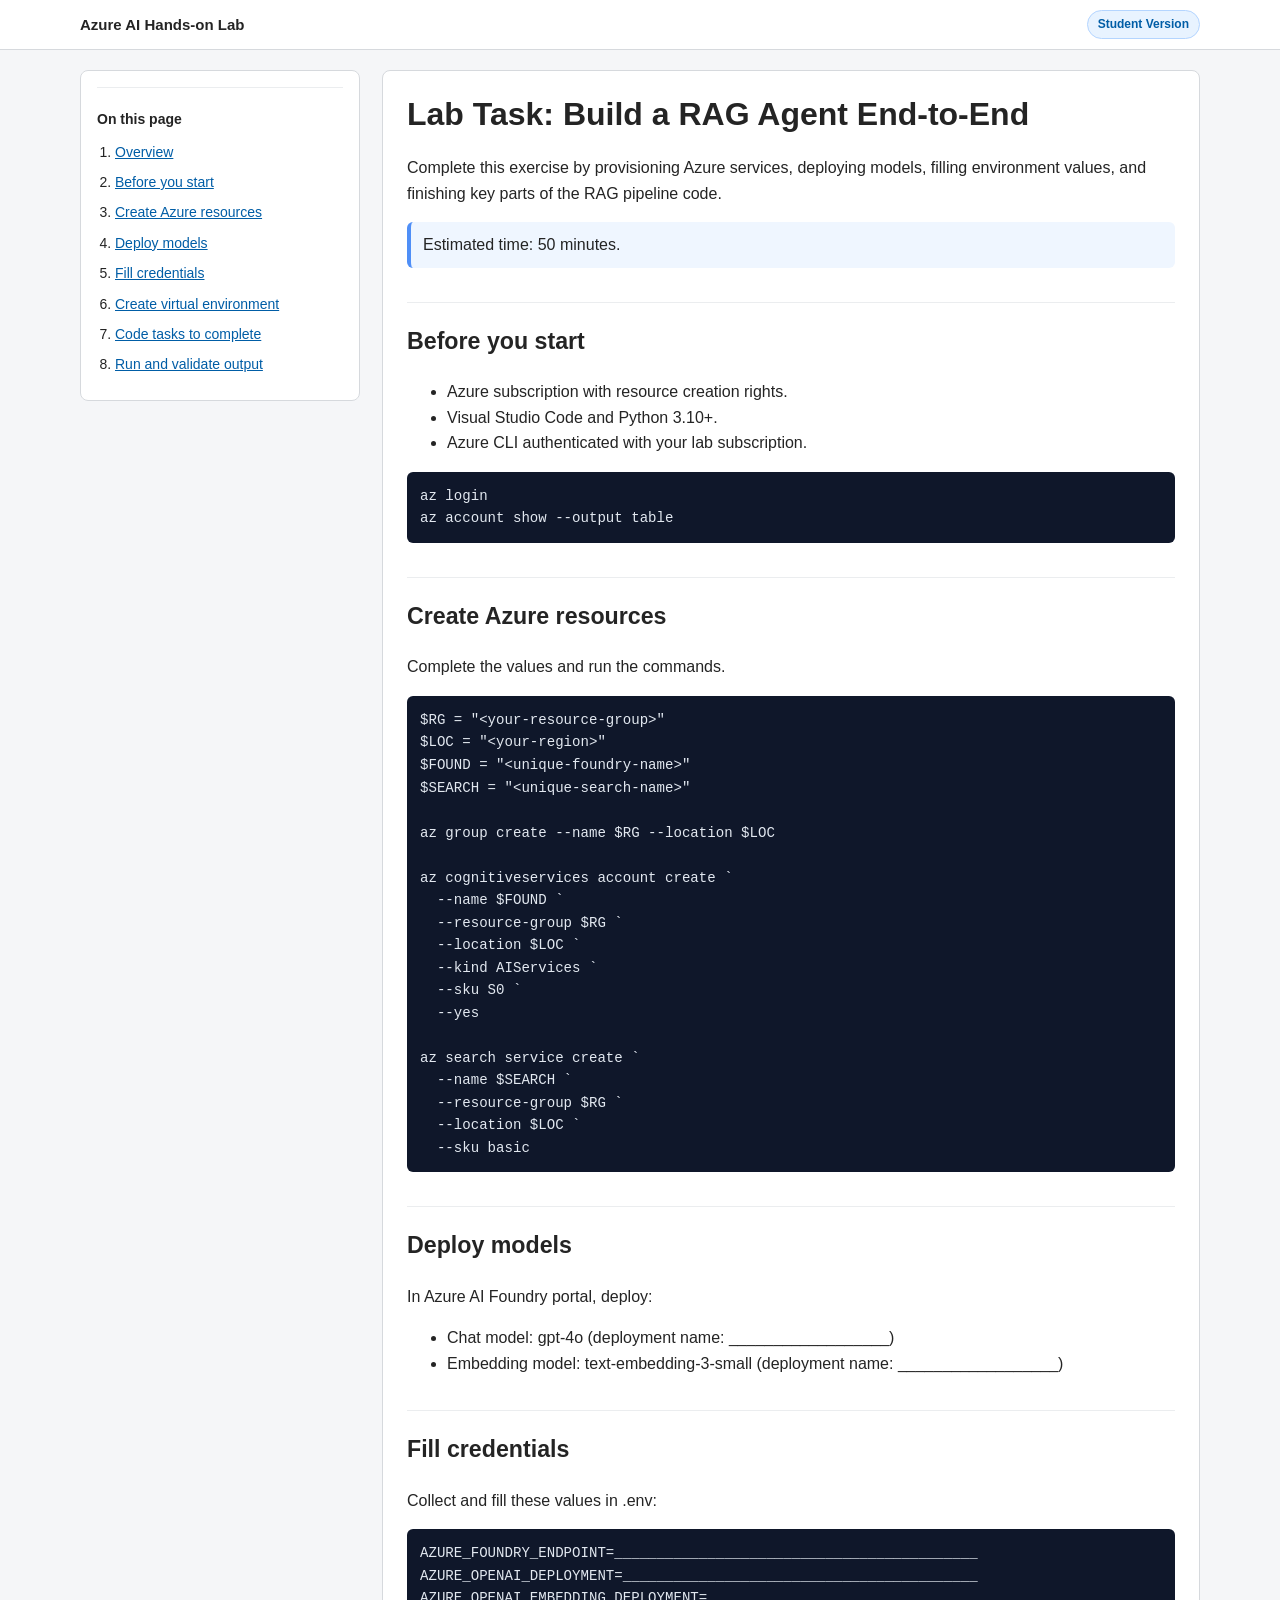
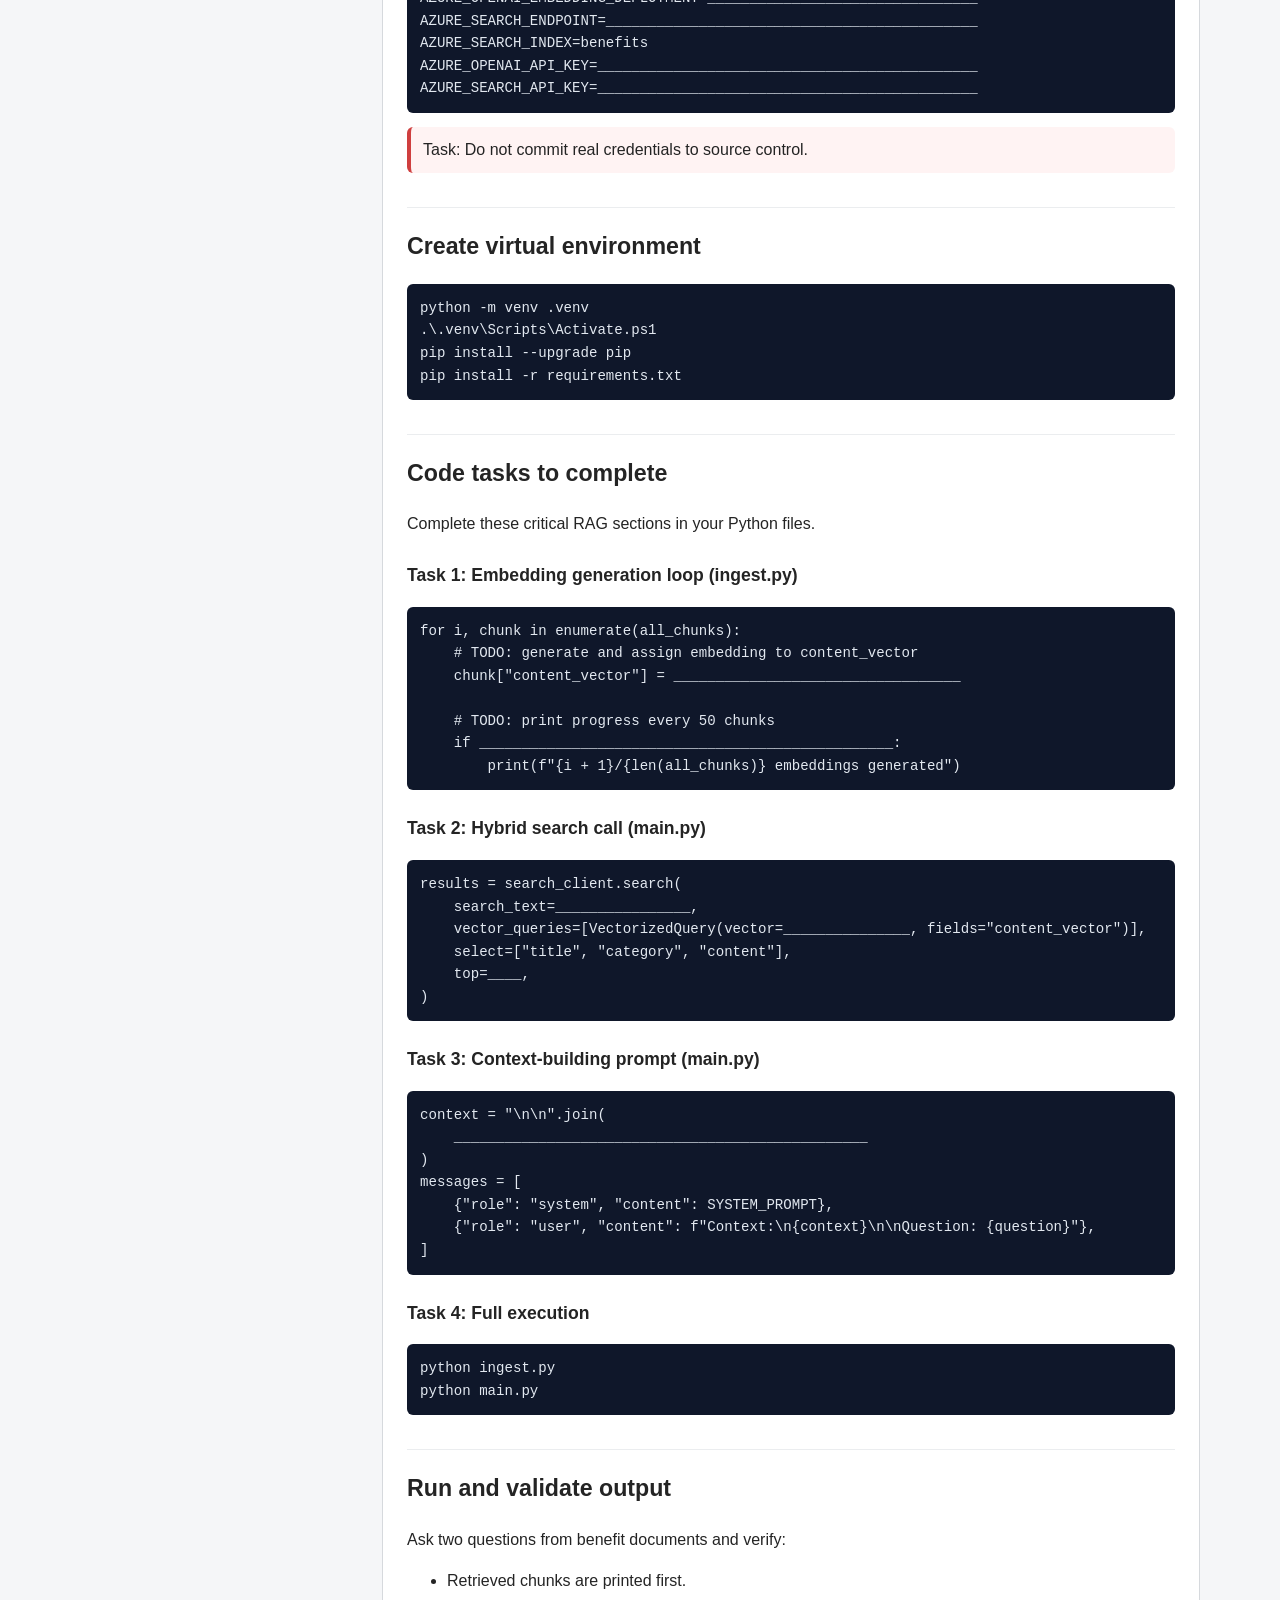
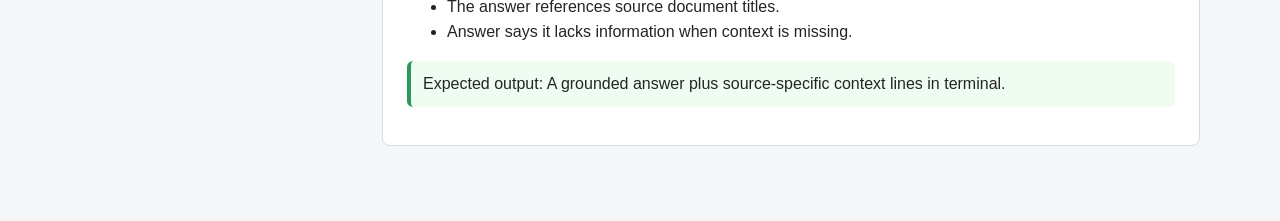
==== labs/rag-foundry-search/student/index.html @ 7de9b28d "Add Microsoft Learn-style RAG lab guides (instructor and student)" ====
<!doctype html>
<html lang="en">
<head>
  <meta charset="utf-8" />
  <meta name="viewport" content="width=device-width, initial-scale=1" />
  <title>Lab Task - Build a RAG Agent with Azure AI Foundry and Azure AI Search</title>
  <link rel="stylesheet" href="../assets/lab.css" />
</head>
<body>
  <header class="topbar">
    <div class="topbar-inner">
      <div class="brand">Azure AI Hands-on Lab</div>
      <div class="pill">Student Version</div>
    </div>
  </header>

  <div class="layout">
    <aside class="toc">
      <h2>On this page</h2>
      <ol>
        <li><a href="#overview">Overview</a></li>
        <li><a href="#before-you-start">Before you start</a></li>
        <li><a href="#provision">Create Azure resources</a></li>
        <li><a href="#deploy-models">Deploy models</a></li>
        <li><a href="#credentials">Fill credentials</a></li>
        <li><a href="#env">Create virtual environment</a></li>
        <li><a href="#code-tasks">Code tasks to complete</a></li>
        <li><a href="#run">Run and validate output</a></li>
      </ol>
    </aside>

    <main class="content">
      <h1 id="overview">Lab Task: Build a RAG Agent End-to-End</h1>
      <p>
        Complete this exercise by provisioning Azure services, deploying models, filling environment values,
        and finishing key parts of the RAG pipeline code.
      </p>
      <div class="note">Estimated time: 50 minutes.</div>

      <h2 id="before-you-start">Before you start</h2>
      <ul>
        <li>Azure subscription with resource creation rights.</li>
        <li>Visual Studio Code and Python 3.10+.</li>
        <li>Azure CLI authenticated with your lab subscription.</li>
      </ul>
      <pre><code>az login
az account show --output table</code></pre>

      <h2 id="provision">Create Azure resources</h2>
      <p>Complete the values and run the commands.</p>
      <pre><code>$RG = "&lt;your-resource-group&gt;"
$LOC = "&lt;your-region&gt;"
$FOUND = "&lt;unique-foundry-name&gt;"
$SEARCH = "&lt;unique-search-name&gt;"

az group create --name $RG --location $LOC

az cognitiveservices account create `
  --name $FOUND `
  --resource-group $RG `
  --location $LOC `
  --kind AIServices `
  --sku S0 `
  --yes

az search service create `
  --name $SEARCH `
  --resource-group $RG `
  --location $LOC `
  --sku basic</code></pre>

      <h2 id="deploy-models">Deploy models</h2>
      <p>In Azure AI Foundry portal, deploy:</p>
      <ul>
        <li>Chat model: gpt-4o (deployment name: __________________)</li>
        <li>Embedding model: text-embedding-3-small (deployment name: __________________)</li>
      </ul>

      <h2 id="credentials">Fill credentials</h2>
      <p>Collect and fill these values in .env:</p>
      <pre><code>AZURE_FOUNDRY_ENDPOINT=___________________________________________
AZURE_OPENAI_DEPLOYMENT=__________________________________________
AZURE_OPENAI_EMBEDDING_DEPLOYMENT=________________________________
AZURE_SEARCH_ENDPOINT=____________________________________________
AZURE_SEARCH_INDEX=benefits
AZURE_OPENAI_API_KEY=_____________________________________________
AZURE_SEARCH_API_KEY=_____________________________________________</code></pre>

      <div class="todo">Task: Do not commit real credentials to source control.</div>

      <h2 id="env">Create virtual environment</h2>
      <pre><code>python -m venv .venv
.\.venv\Scripts\Activate.ps1
pip install --upgrade pip
pip install -r requirements.txt</code></pre>

      <h2 id="code-tasks">Code tasks to complete</h2>
      <p>Complete these critical RAG sections in your Python files.</p>

      <h3>Task 1: Embedding generation loop (ingest.py)</h3>
      <pre><code>for i, chunk in enumerate(all_chunks):
    # TODO: generate and assign embedding to content_vector
    chunk["content_vector"] = __________________________________

    # TODO: print progress every 50 chunks
    if _________________________________________________:
        print(f"{i + 1}/{len(all_chunks)} embeddings generated")</code></pre>

      <h3>Task 2: Hybrid search call (main.py)</h3>
      <pre><code>results = search_client.search(
    search_text=________________,
    vector_queries=[VectorizedQuery(vector=_______________, fields="content_vector")],
    select=["title", "category", "content"],
    top=____,
)</code></pre>

      <h3>Task 3: Context-building prompt (main.py)</h3>
      <pre><code>context = "\n\n".join(
    _________________________________________________
)
messages = [
    {"role": "system", "content": SYSTEM_PROMPT},
    {"role": "user", "content": f"Context:\n{context}\n\nQuestion: {question}"},
]</code></pre>

      <h3>Task 4: Full execution</h3>
      <pre><code>python ingest.py
python main.py</code></pre>

      <h2 id="run">Run and validate output</h2>
      <p>Ask two questions from benefit documents and verify:</p>
      <ul>
        <li>Retrieved chunks are printed first.</li>
        <li>The answer references source document titles.</li>
        <li>Answer says it lacks information when context is missing.</li>
      </ul>

      <div class="success">Expected output: A grounded answer plus source-specific context lines in terminal.</div>
    </main>
  </div>
</body>
</html>
---- labs/rag-foundry-search/assets/lab.css ----
* {
	box-sizing: border-box;
}

body {
	margin: 0;
	font-family: "Segoe UI", Tahoma, Geneva, Verdana, sans-serif;
	line-height: 1.6;
	color: #242424;
	background: #f5f6f8;
}

a {
	color: #005da6;
}

.topbar {
	background: #ffffff;
	border-bottom: 1px solid #d6d9dd;
	position: sticky;
	top: 0;
	z-index: 10;
}

.topbar-inner {
	max-width: 1160px;
	margin: 0 auto;
	padding: 10px 20px;
	display: flex;
	align-items: center;
	justify-content: space-between;
	gap: 12px;
}

.brand {
	font-weight: 600;
	font-size: 15px;
}

.pill {
	border: 1px solid #b4d5ff;
	color: #005da6;
	background: #e8f3ff;
	padding: 4px 10px;
	border-radius: 100px;
	font-size: 12px;
	font-weight: 600;
}

.layout {
	max-width: 1160px;
	margin: 0 auto;
	display: grid;
	grid-template-columns: 280px minmax(0, 1fr);
	gap: 22px;
	padding: 20px;
}

.toc {
	position: sticky;
	top: 64px;
	align-self: start;
	background: #ffffff;
	border: 1px solid #d6d9dd;
	border-radius: 8px;
	padding: 16px;
}

.toc h2 {
	margin: 0 0 10px;
	font-size: 14px;
}

.toc ol {
	margin: 0;
	padding-left: 18px;
}

.toc li {
	margin: 8px 0;
	font-size: 14px;
}

.content {
	background: #ffffff;
	border: 1px solid #d6d9dd;
	border-radius: 8px;
	padding: 24px;
}

h1 {
	margin-top: 0;
	font-size: 2rem;
	line-height: 1.2;
}

h2 {
	margin-top: 34px;
	border-top: 1px solid #ebedef;
	padding-top: 20px;
	font-size: 1.45rem;
}

h3 {
	margin-top: 24px;
	font-size: 1.1rem;
}

pre {
	margin: 12px 0;
	background: #0f172a;
	color: #e2e8f0;
	border-radius: 6px;
	overflow-x: auto;
	padding: 13px;
	font-size: 0.88rem;
}

code {
	font-family: Consolas, "Courier New", monospace;
}

.note,
.warning,
.success,
.todo {
	border-radius: 6px;
	padding: 10px 12px;
	margin: 14px 0;
}

.note {
	background: #eff6ff;
	border-left: 4px solid #4f8ff7;
}

.warning {
	background: #fff8e6;
	border-left: 4px solid #d19a00;
}

.success {
	background: #eefcf1;
	border-left: 4px solid #2b9a54;
}

.todo {
	background: #fff3f3;
	border-left: 4px solid #cf3f3f;
}

table {
	width: 100%;
	border-collapse: collapse;
	margin: 12px 0;
}

th,
td {
	border: 1px solid #d6d9dd;
	padding: 8px;
	text-align: left;
	vertical-align: top;
}

th {
	background: #f7f8fa;
}

@media (max-width: 980px) {
	.layout {
		grid-template-columns: 1fr;
	}

	.toc {
		position: static;
	}
}
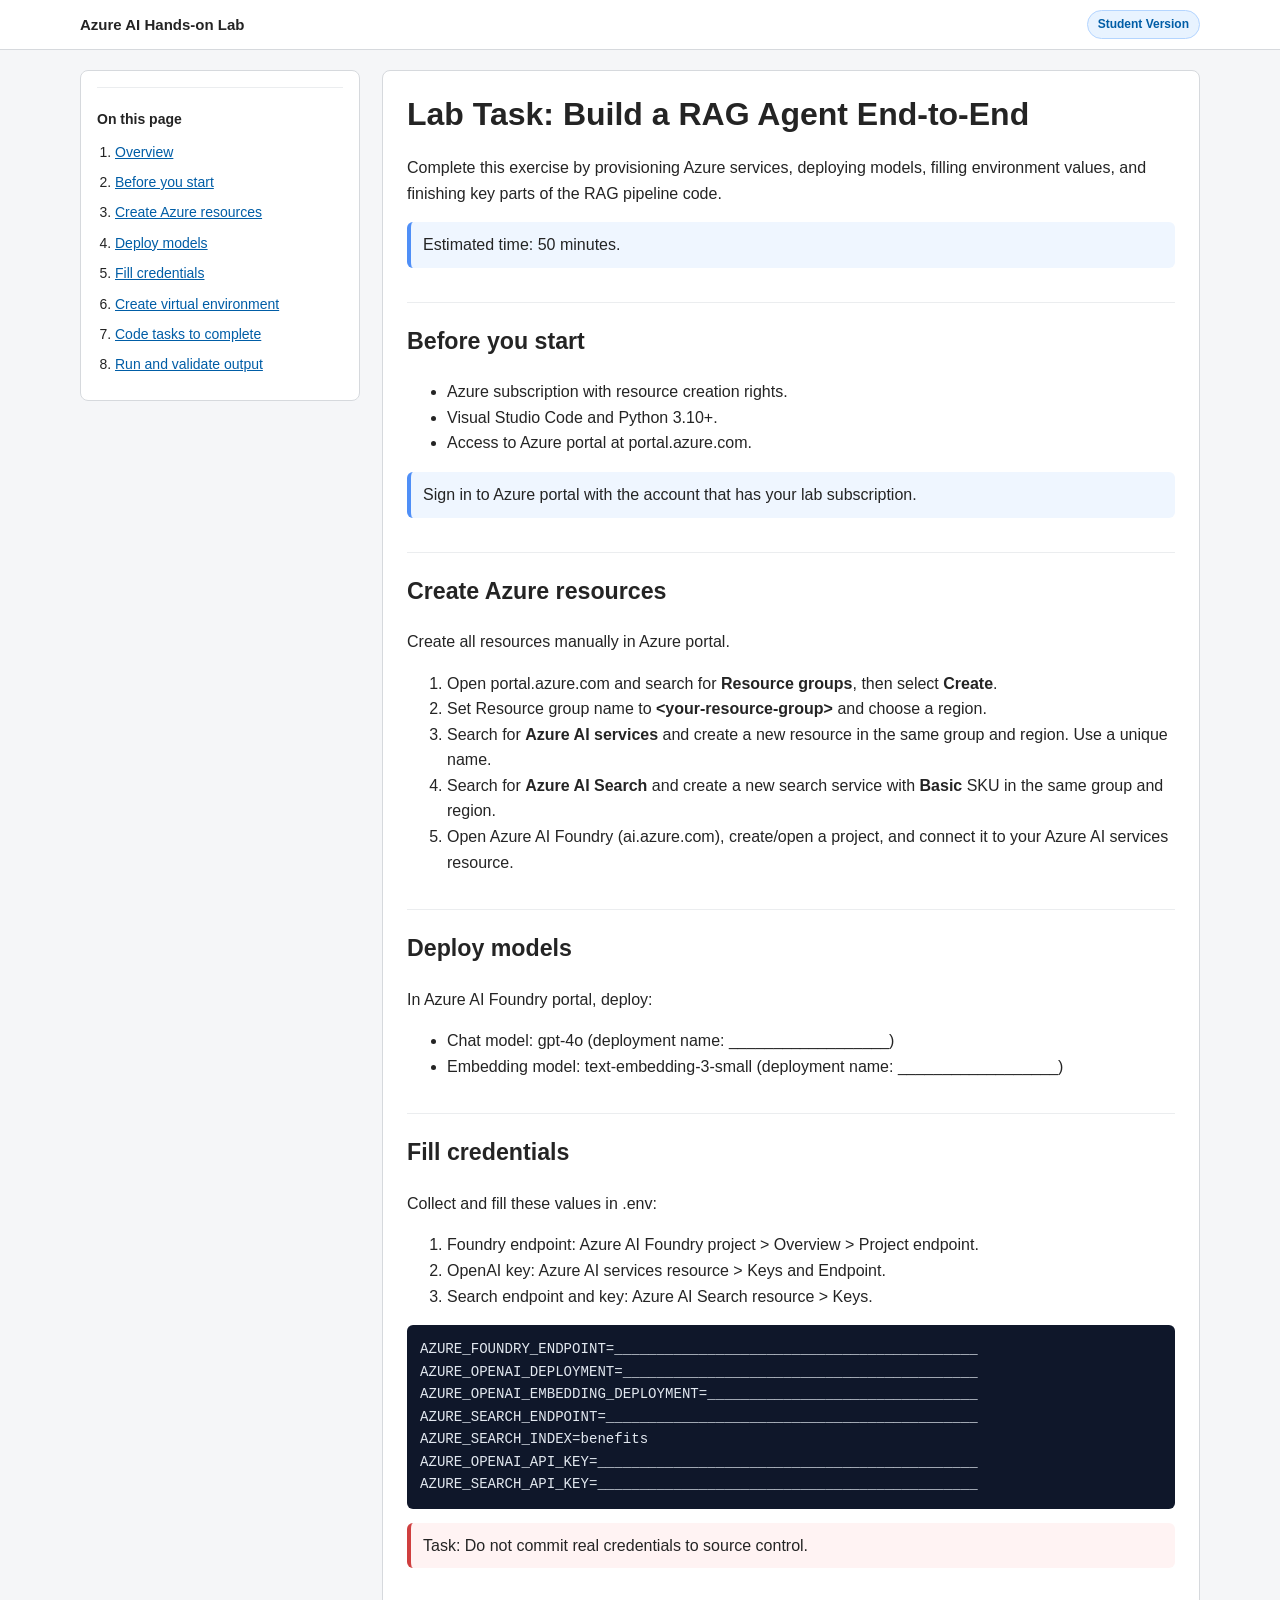
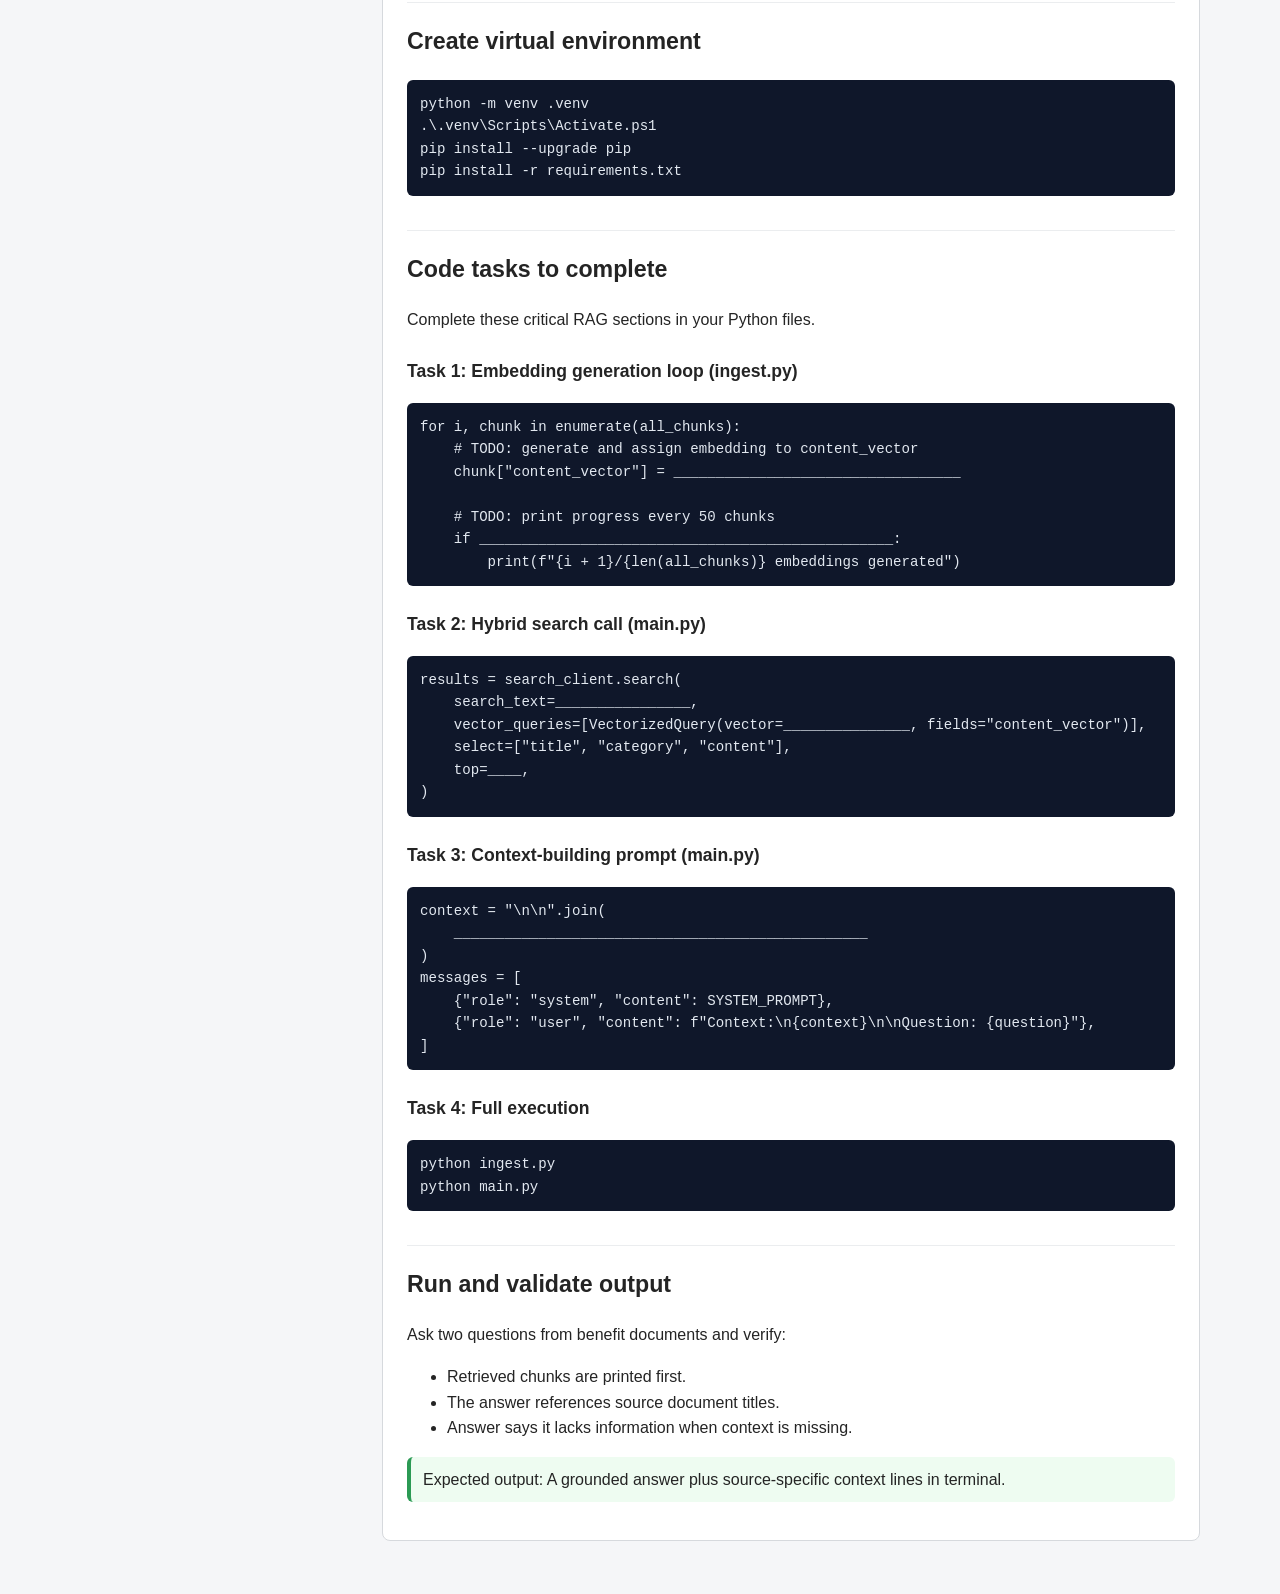
==== commit 2cc9a3b0: "Keep only student lab instructions and portal-based setup" ====
--- a/labs/rag-foundry-search/student/index.html
+++ b/labs/rag-foundry-search/student/index.html
@@ -41,33 +41,19 @@
       <ul>
         <li>Azure subscription with resource creation rights.</li>
         <li>Visual Studio Code and Python 3.10+.</li>
-        <li>Azure CLI authenticated with your lab subscription.</li>
+        <li>Access to Azure portal at portal.azure.com.</li>
       </ul>
-      <pre><code>az login
-az account show --output table</code></pre>
+      <div class="note">Sign in to Azure portal with the account that has your lab subscription.</div>
 
       <h2 id="provision">Create Azure resources</h2>
-      <p>Complete the values and run the commands.</p>
-      <pre><code>$RG = "&lt;your-resource-group&gt;"
-$LOC = "&lt;your-region&gt;"
-$FOUND = "&lt;unique-foundry-name&gt;"
-$SEARCH = "&lt;unique-search-name&gt;"
-
-az group create --name $RG --location $LOC
-
-az cognitiveservices account create `
-  --name $FOUND `
-  --resource-group $RG `
-  --location $LOC `
-  --kind AIServices `
-  --sku S0 `
-  --yes
-
-az search service create `
-  --name $SEARCH `
-  --resource-group $RG `
-  --location $LOC `
-  --sku basic</code></pre>
+      <p>Create all resources manually in Azure portal.</p>
+      <ol>
+        <li>Open portal.azure.com and search for <b>Resource groups</b>, then select <b>Create</b>.</li>
+        <li>Set Resource group name to <b>&lt;your-resource-group&gt;</b> and choose a region.</li>
+        <li>Search for <b>Azure AI services</b> and create a new resource in the same group and region. Use a unique name.</li>
+        <li>Search for <b>Azure AI Search</b> and create a new search service with <b>Basic</b> SKU in the same group and region.</li>
+        <li>Open Azure AI Foundry (ai.azure.com), create/open a project, and connect it to your Azure AI services resource.</li>
+      </ol>
 
       <h2 id="deploy-models">Deploy models</h2>
       <p>In Azure AI Foundry portal, deploy:</p>
@@ -78,6 +64,11 @@
 
       <h2 id="credentials">Fill credentials</h2>
       <p>Collect and fill these values in .env:</p>
+      <ol>
+        <li>Foundry endpoint: Azure AI Foundry project > Overview > Project endpoint.</li>
+        <li>OpenAI key: Azure AI services resource > Keys and Endpoint.</li>
+        <li>Search endpoint and key: Azure AI Search resource > Keys.</li>
+      </ol>
       <pre><code>AZURE_FOUNDRY_ENDPOINT=___________________________________________
 AZURE_OPENAI_DEPLOYMENT=__________________________________________
 AZURE_OPENAI_EMBEDDING_DEPLOYMENT=________________________________
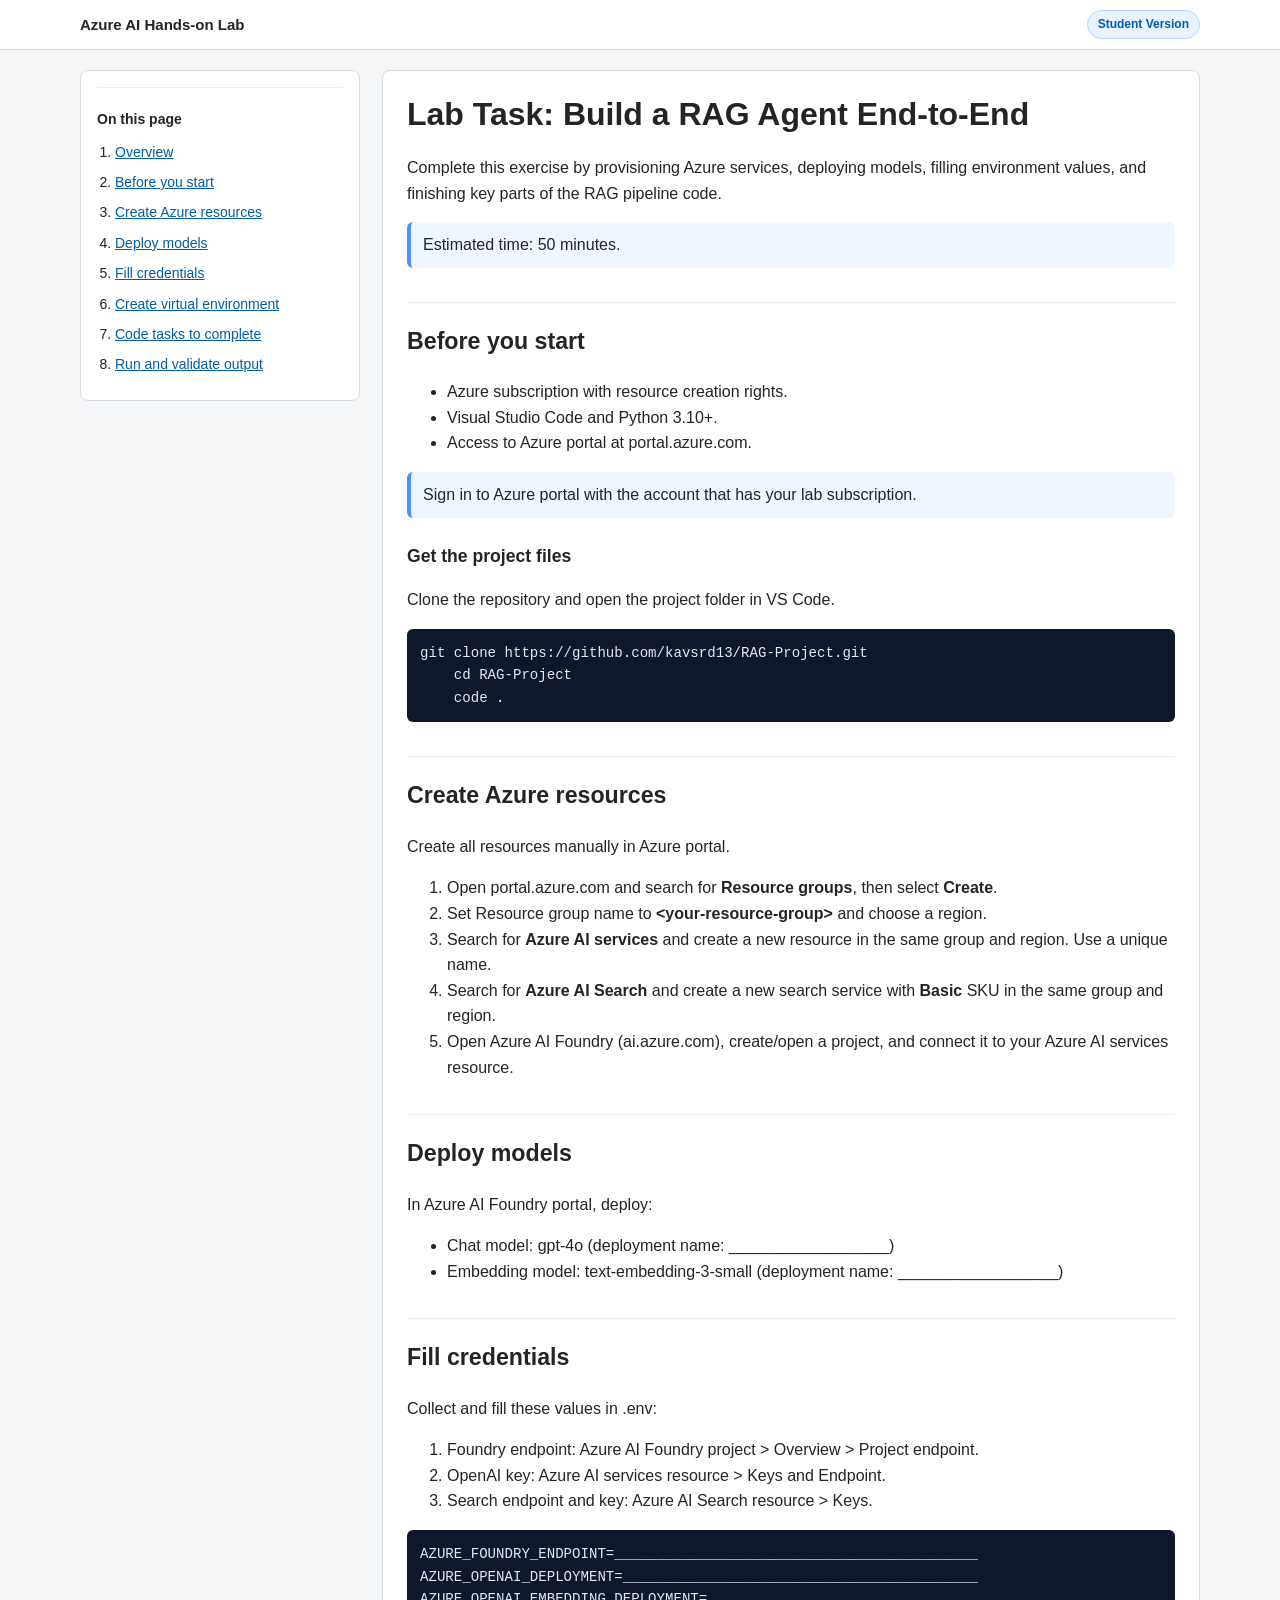
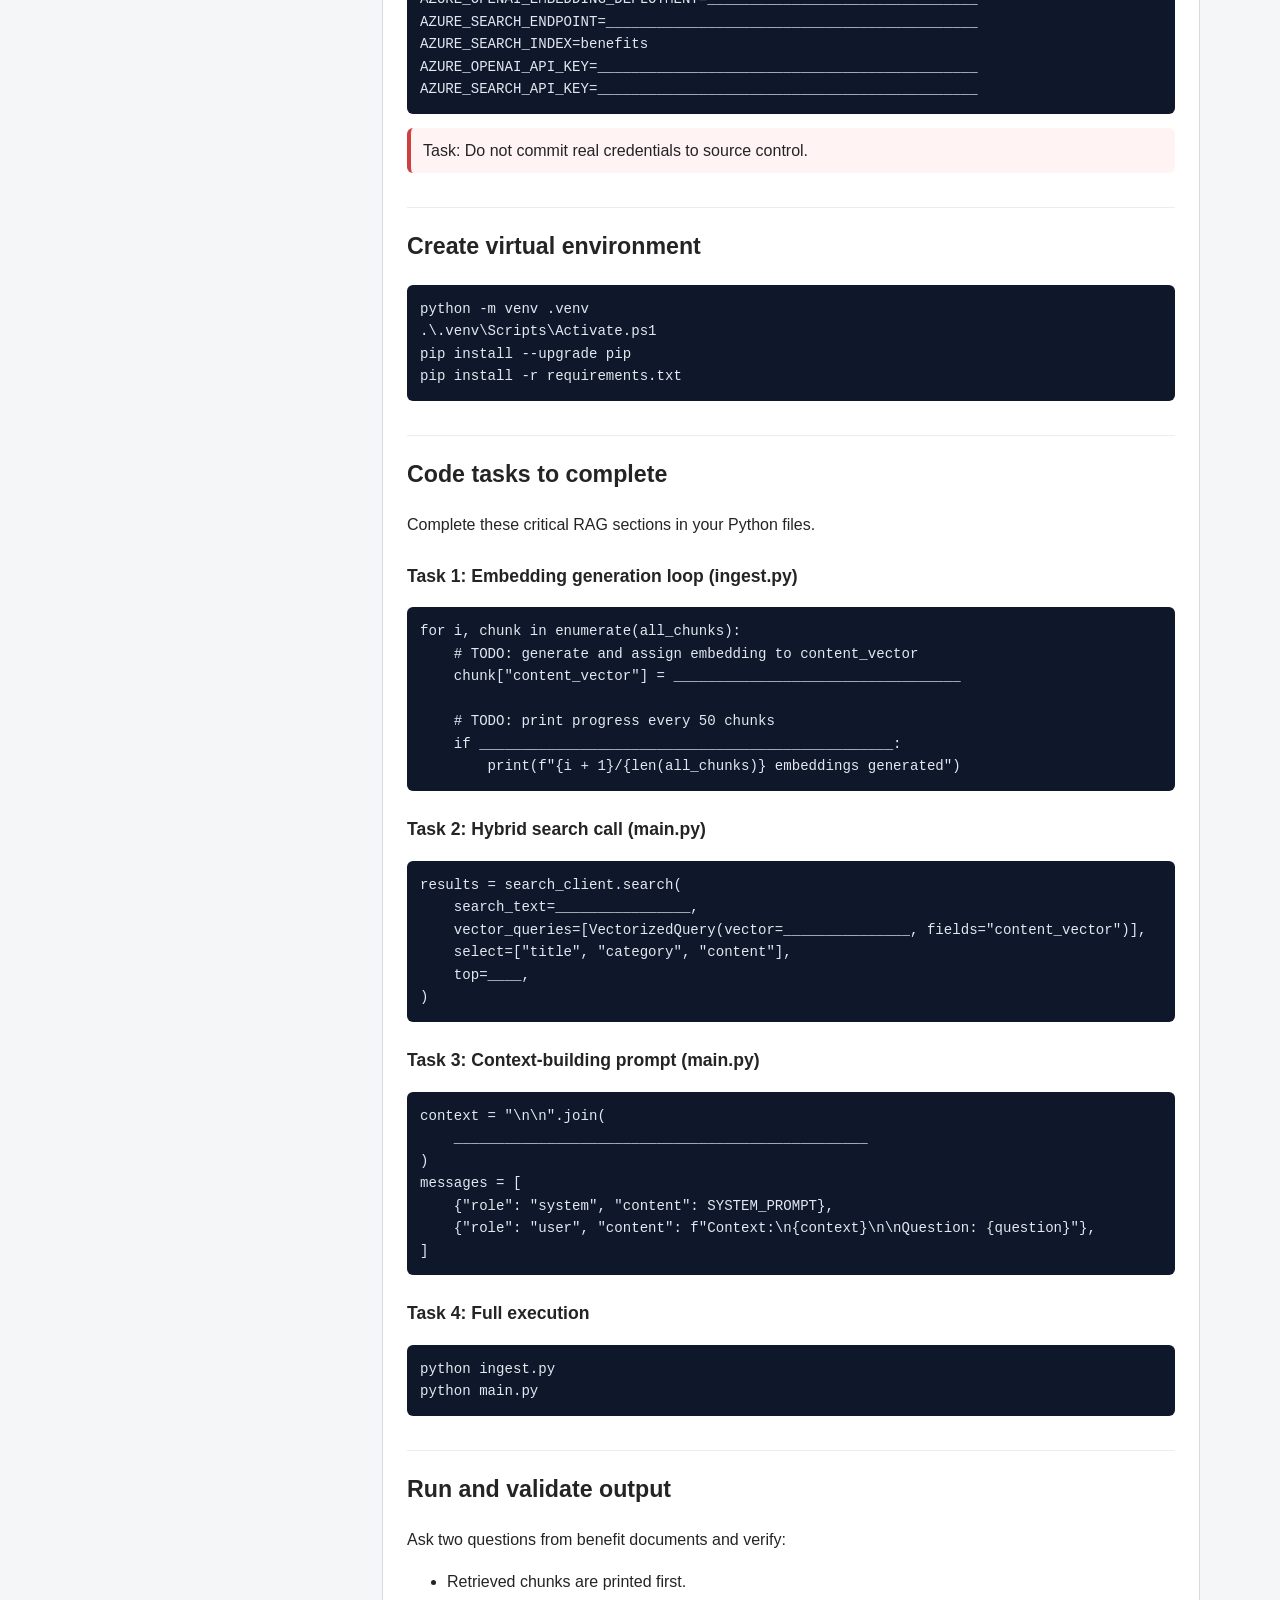
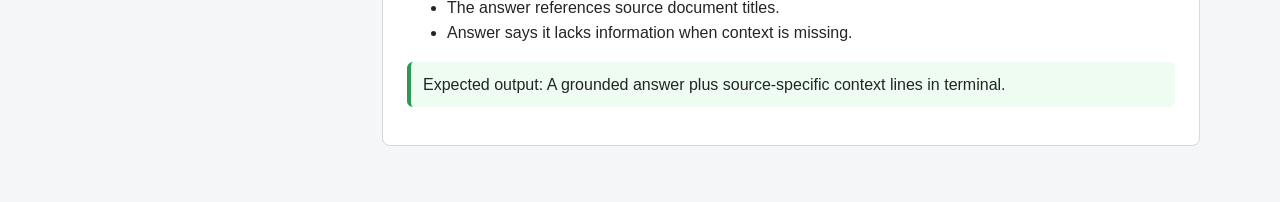
==== commit 183e70e3: "Add repo clone step to student lab instructions" ====
--- a/labs/rag-foundry-search/student/index.html
+++ b/labs/rag-foundry-search/student/index.html
@@ -44,6 +44,12 @@
         <li>Access to Azure portal at portal.azure.com.</li>
       </ul>
       <div class="note">Sign in to Azure portal with the account that has your lab subscription.</div>
+
+      <h3>Get the project files</h3>
+      <p>Clone the repository and open the project folder in VS Code.</p>
+      <pre><code>git clone https://github.com/kavsrd13/RAG-Project.git
+    cd RAG-Project
+    code .</code></pre>
 
       <h2 id="provision">Create Azure resources</h2>
       <p>Create all resources manually in Azure portal.</p>
